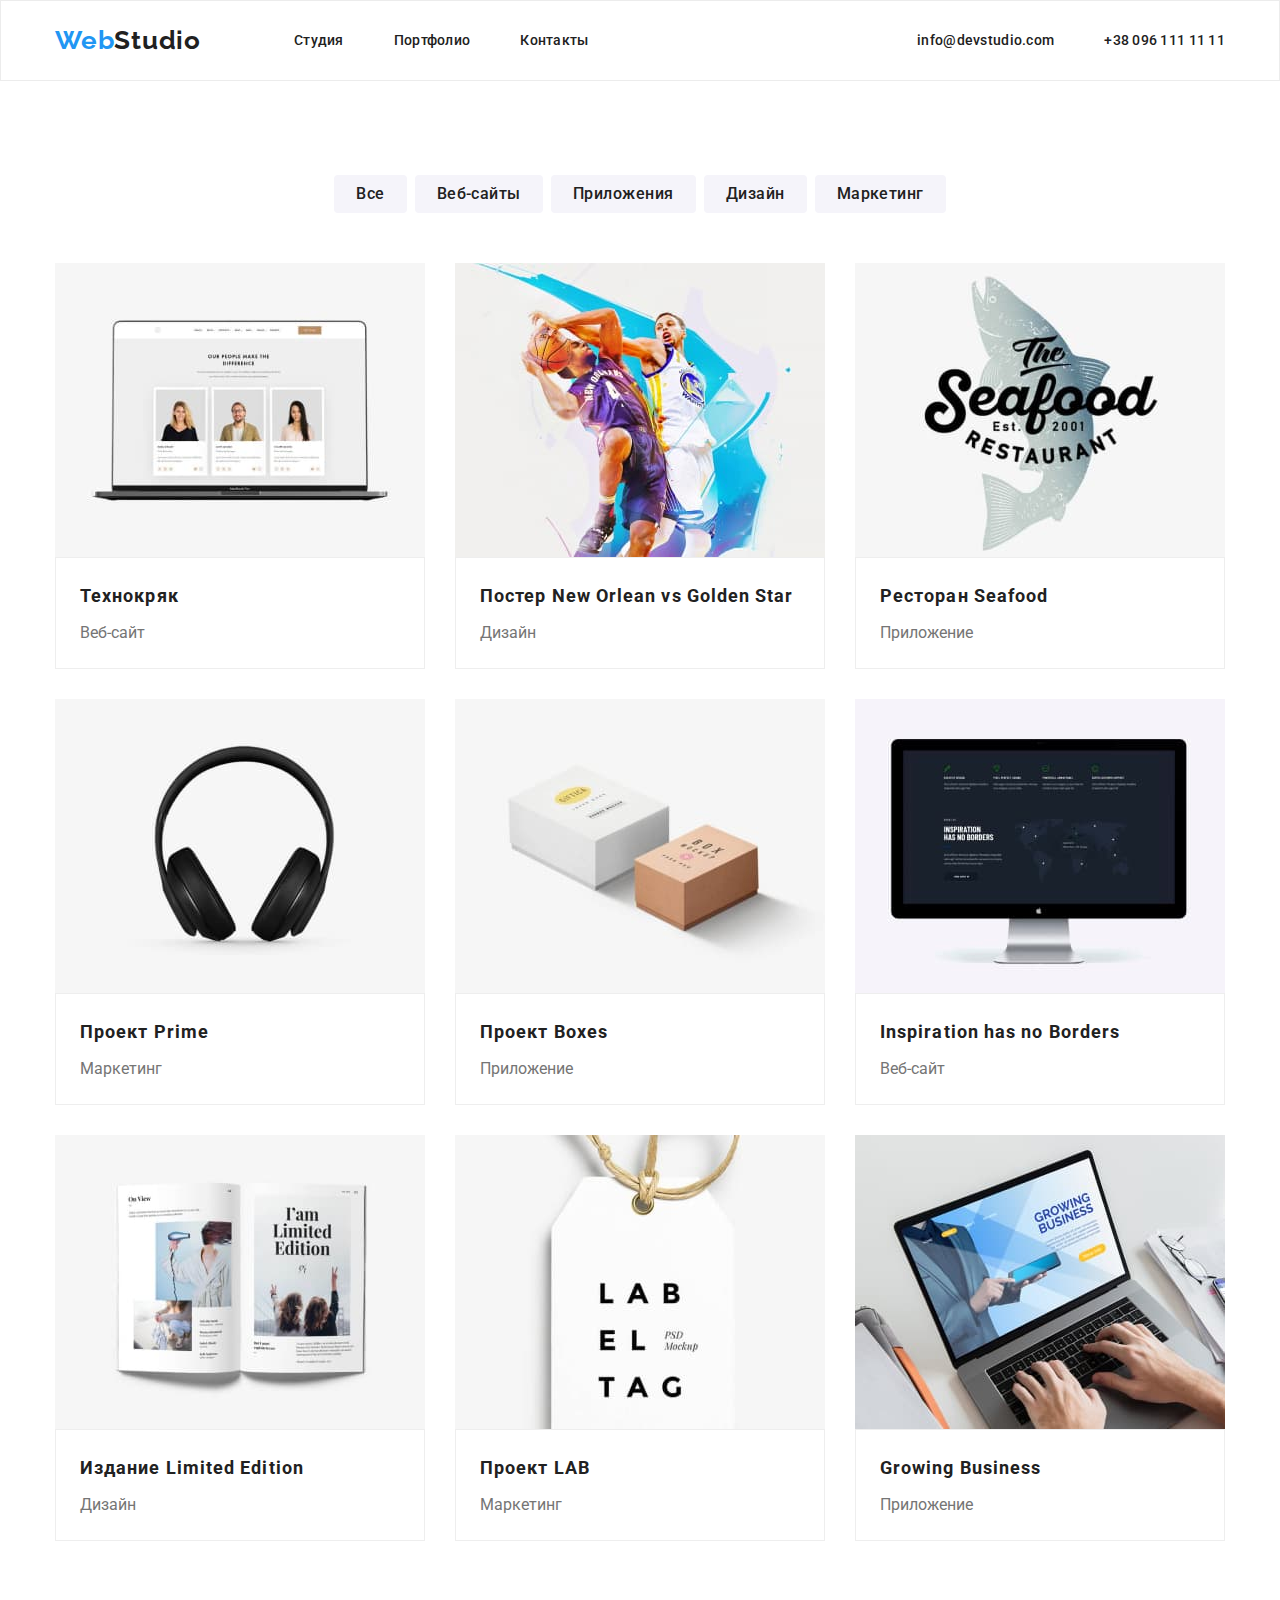
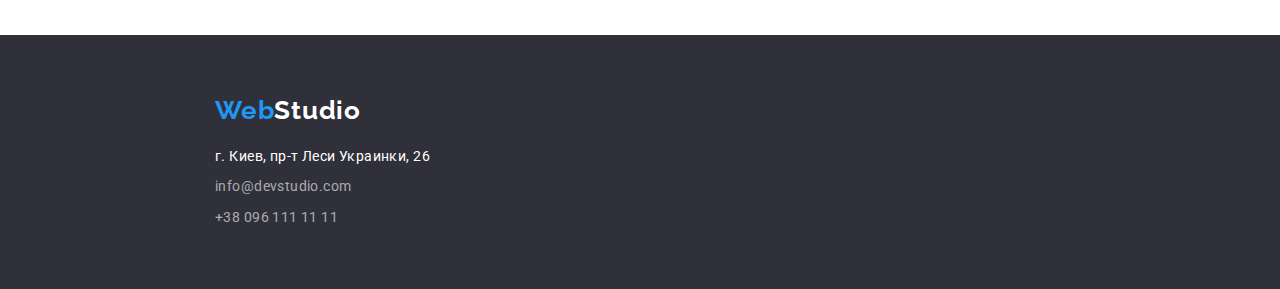
==== portfolio.html @ a9bb1e5e "Add files hw-03" ====
<!DOCTYPE html>
<html lang="ru">
  <head>
    <meta charset="UTF-8" />
    <meta http-equiv="X-UA-Compatible" content="IE=edge" />
    <meta name="viewport" content="width=device-width, initial-scale=1.0" />
    <title>Portfolio</title>
    <link
      rel="stylesheet"
      href="https://cdnjs.cloudflare.com/ajax/libs/modern-normalize/1.0.0/modern-normalize.min.css"
    />

    <link rel="preconnect" href="https://fonts.gstatic.com" />
    <link
      href="https://fonts.googleapis.com/css2?family=Raleway:wght@700&family=Roboto:wght@400;500;700;900&display=swap"
      rel="stylesheet"
    />
    <link rel="stylesheet" href="./css/styles.css" />
  </head>
  <body>
    <header class="header">
      <div class="container">
        <div class="flex align-center justify-between">
          <nav class="flex align-center">
            <a class="header-logo" href="./index.html"
              ><span class="logo-first-part">Web</span>Studio</a
            >
            <ul class="flex">
              <li class="header-item">
                <a class="nav-link" href="./index.html">Студия</a>
              </li>
              <li class="header-item">
                <a class="nav-link" href="./portfolio.html">Портфолио</a>
              </li>
              <li class="header-item">
                <a class="nav-link" href="#">Контакты</a>
              </li>
            </ul>
          </nav>
          <ul class="flex">
            <li class="header-item">
              <a class="nav-link" href="mailto:info@devstudio.com"
                >info@devstudio.com</a
              >
            </li>
            <li class="header-item">
              <a class="nav-link" href="tel:+380961111111">+38 096 111 11 11</a>
            </li>
          </ul>
        </div>
      </div>
    </header>
    <main>
      <!-- * Секция портфолио -->
      <section class="section">
        <div class="container">
          <h1 class="section-title" hidden>Портфолио</h1>
          <ul class="filter flex justify-center">
            <li class="filter-item">
              <button type="button" class="filter-btn">Все</button>
            </li>
            <li class="filter-item">
              <button type="button" class="filter-btn">Веб-сайты</button>
            </li>
            <li class="filter-item">
              <button type="button" class="filter-btn">Приложения</button>
            </li>
            <li class="filter-item">
              <button type="button" class="filter-btn">Дизайн</button>
            </li>
            <li class="filter-item">
              <button type="button" class="filter-btn">Маркетинг</button>
            </li>
          </ul>
          <ul class="portfolio-set flex">
            <li class="portfolio-item">
              <img
                class="img-responsive portfolio-img"
                src="./images/portfolio-01.jpg"
                alt="Ноутбук с примером вэб-страницы"
                width="370"
              />
              <div class="portfolio-item-content">
                <h2 class="portfolio-subtitle">Технокряк</h2>
                <p class="portfolio-content">Веб-сайт</p>
              </div>
            </li>
            <li class="portfolio-item">
              <img
                class="img-responsive portfolio-img"
                src="./images/portfolio-02.jpg"
                alt="Эпизод баскетбольного матча"
                width="370"
              />
              <div class="portfolio-item-content">
                <h2 class="portfolio-subtitle">
                  Постер <span lang="en">New Orlean vs Golden Star</span>
                </h2>
                <p class="portfolio-content">Дизайн</p>
              </div>
            </li>
            <li class="portfolio-item">
              <img
                class="img-responsive portfolio-img"
                src="./images/portfolio-03.jpg"
                alt="Логотип ресторана"
                width="370"
              />
              <div class="portfolio-item-content">
                <h2 class="portfolio-subtitle">
                  Ресторан<span lang="en"> Seafood</span>
                </h2>
                <p class="portfolio-content">Приложение</p>
              </div>
            </li>
            <li class="portfolio-item">
              <img
                class="img-responsive portfolio-img"
                src="./images/portfolio-04.jpg"
                alt="Наушники"
                width="370"
              />
              <div class="portfolio-item-content">
                <h2 class="portfolio-subtitle">
                  Проект<span lang="en"> Prime</span>
                </h2>
                <p class="portfolio-content">Маркетинг</p>
              </div>
            </li>
            <li class="portfolio-item">
              <img
                class="img-responsive portfolio-img"
                src="./images/portfolio-05.jpg"
                alt="Разноцветные коробки"
                width="370"
              />
              <div class="portfolio-item-content">
                <h2 class="portfolio-subtitle">
                  Проект<span lang="en"> Boxes</span>
                </h2>
                <p class="portfolio-content">Приложение</p>
              </div>
            </li>
            <li class="portfolio-item">
              <img
                class="img-responsive portfolio-img"
                src="./images/portfolio-06.jpg"
                alt="Монитор"
                width="370"
              />
              <div class="portfolio-item-content">
                <h2 lang="en" class="portfolio-subtitle">
                  Inspiration has no Borders
                </h2>
                <p class="portfolio-content">Веб-сайт</p>
              </div>
            </li>
            <li class="portfolio-item">
              <img
                class="img-responsive portfolio-img"
                src="./images/portfolio-07.jpg"
                alt="Развернутая книга"
                width="370"
              />
              <div class="portfolio-item-content">
                <h2 class="portfolio-subtitle">
                  Издание<span lang="en"> Limited Edition</span>
                </h2>
                <p class="portfolio-content">Дизайн</p>
              </div>
            </li>
            <li class="portfolio-item">
              <img
                class="img-responsive portfolio-img"
                src="./images/portfolio-08.jpg"
                alt="Бирка с надписью"
                width="370"
              />
              <div class="portfolio-item-content">
                <h2 class="portfolio-subtitle">
                  Проект<span lang="en"> LAB</span>
                </h2>
                <p class="portfolio-content">Маркетинг</p>
              </div>
            </li>
            <li class="portfolio-item">
              <img
                class="img-responsive portfolio-img"
                src="./images/portfolio-09.jpg"
                alt="Работа за ноутбуком"
                width="370"
              />
              <div class="portfolio-item-content">
                <h2 lang="en" class="portfolio-subtitle">Growing Business</h2>
                <p class="portfolio-content">Приложение</p>
              </div>
            </li>
          </ul>
        </div>
      </section>
    </main>
    <footer class="footer">
      <div class="container">
        <a class="footer-logo" href="./index.html"
          ><span class="logo-first-part">Web</span>Studio</a
        >
        <address>
          <p class="footer-contact footer-contact-address">
            г. Киев, пр-т Леси Украинки, 26
          </p>
          <ul>
            <li>
              <a class="footer-contact" href="mailto:info@devstudio.com"
                >info@devstudio.com</a
              >
            </li>
            <li>
              <a class="footer-contact-last" href="tel:+380961111111"
                >+38 096 111 11 11</a
              >
            </li>
          </ul>
        </address>
      </div>
    </footer>
  </body>
</html>
---- css/styles.css ----
:root {
  --text-font-size: 14px;
  --text-color: #757575;
  --title-color: #212121;
  --brand-color: #2196f3;
  --hover-color: #fff;
  --button-backround-color: #f5f4fa;
}

/* !Временная разметка элементов */
/* header,
section,
footer,
nav,
ul,
li,
div,
h1,
h2,
h3,
p,
a {
  outline: 1px solid red;
} */

h1,
h2,
h3,
h4,
h5,
h6,
p {
  margin: 0;
}

ul {
  padding: 0;
  margin: 0;
  list-style: none;
}

body {
  font-family: Roboto, sans-serif;
  font-weight: normal;
  color: var(--text-color);
  font-size: var(--text-font-size);
}

.flex {
  display: flex;
}

.align-center {
  align-items: center;
}

.justify-between {
  justify-content: space-between;
}

.justify-center {
  justify-content: center;
}

.img-responsive {
  max-width: 100%;
  height: auto;
  display: block;
}

.container {
  max-width: 1200px;
  padding: 0 15px;
  margin: 0 auto;
}

.header {
  padding: 24px 0;
  border: 1px solid #ececec;
}

.header-logo,
.footer-logo {
  font-family: Raleway, sans-serif;
  font-weight: bold;
  text-decoration: none;
  font-size: 26px;
  line-height: 1.19;
  letter-spacing: 0.03em;
  color: var(--title-color);
}

.header-logo {
  margin-right: 93px;
}

.logo-first-part {
  color: var(--brand-color);
}

.header-item:not(:last-child) {
  margin-right: 50px;
}

.nav-link {
  text-decoration: none;
  font-weight: 500;
  line-height: 1.14;
  letter-spacing: 0.02em;
  color: var(--title-color);
}

.nav-link:hover,
.nav-link:focus {
  color: var(--brand-color);
}

.section {
  padding: 94px 0;
}

/* !У секции "Чем мы занимаемся" на макете padding-top=0, что противоречит заданию "B15". Сделал согласно макета */
.section-actions {
  padding-bottom: 94px;
}

.section-hero {
  width: 1600px;
  min-height: 600px;
  padding: 200px 0;
  margin: 0 auto;
  text-align: center;
  background: #2f303a;
}

.main-title {
  margin-bottom: 30px;
  font-weight: 900;
  font-size: 44px;
  line-height: 1.36;
  letter-spacing: 0.06em;
  text-transform: uppercase;
  color: #fff;
}

.button-order {
  min-width: 200px;
  padding: 10px 32px;

  font-weight: bold;
  font-size: 16px;
  line-height: 1.88;
  text-align: center;
  letter-spacing: 0.06em;
  background-color: var(--brand-color);
  color: var(--hover-color);
  cursor: pointer;
  border: transparent;
  border-radius: 4px;
}

.section-title {
  margin-bottom: 50px;
  font-weight: bold;
  font-size: 36px;
  line-height: 1.17;
  text-align: center;
  letter-spacing: 0.03em;
  color: var(--title-color);
}

.features-item:not(:last-child) {
  margin-right: 30px;
}

.features-subtitle {
  margin-bottom: 10px;
  font-weight: bold;
  font-size: var(--text-font-size);
  line-height: 1.14;
  letter-spacing: 0.03em;
  text-transform: uppercase;
  color: var(--title-color);
}

.feature {
  padding-right: 5px;
  font-size: var(--text-font-size);
  line-height: 1.71;
  letter-spacing: 0.03em;
  color: var(--text-color);
}

.section-team {
  background-color: #f5f4fa;
}

.team-item {
  padding-bottom: 30px;
  background-color: #fff;
}

.team-img {
  margin-bottom: 30px;
}

.team-subtitle {
  margin-bottom: 10px;
  font-weight: 500;
  font-size: 16px;
  line-height: 1.19;
  text-align: center;
  letter-spacing: 0.03em;
  color: var(--title-color);
}

.team-member {
  font-size: 16px;
  line-height: 1.19;
  text-align: center;
  letter-spacing: 0.03em;
  color: var(--text-color);
}

.footer {
  width: 1600px;
  margin: 0 auto;
  padding: 60px 0;
  background-color: #2f303a;
}

.footer-logo {
  display: block;
  margin-bottom: 20px;
  color: #fff;
}

.footer-contact,
.footer-contact-last {
  display: block;
  margin-bottom: 9px;
  font-style: normal;
  font-size: var(--text-font-size);
  line-height: 1.55;
  letter-spacing: 0.03em;
  text-decoration: none;
  color: rgba(255, 255, 255, 0.6);
}

.footer-contact-last {
  margin-bottom: 0px;
}

.footer-contact-address {
  color: #fff;
}

.filter {
  margin-bottom: 50px;
}

.filter-item:not(:last-child) {
  margin-right: 8px;
}

.filter-btn {
  padding: 6px 22px;
  border: transparent;
  border-radius: 4px;
  font-weight: 500;
  font-size: 16px;
  line-height: 1.62;
  text-align: center;
  letter-spacing: 0.03em;
  background: var(--button-backround-color);
  color: var(--title-color);
  cursor: pointer;
}

.filter-btn:hover,
.filter-btn:focus {
  background-color: var(--brand-color);
  color: var(--hover-color);
}

/* .portfolio-set {
  margin-right: -30px;
  margin-bottom: -30px;
}

.portfolio-item {
  flex-basis: calc(100% / 3 - 30px);
  margin-right: 30px;
  margin-bottom: 30px;
} */

.portfolio-set {
  flex-wrap: wrap;
}

.portfolio-item {
  width: 370px;
  margin-right: 30px;
  margin-bottom: 30px;
}

.portfolio-item:nth-child(3n) {
  margin-right: 0px;
}

.portfolio-item:nth-child(n + 7) {
  margin-bottom: 0px;
}

.portfolio-item-content {
  padding: 20px 24px;
  border: 1px solid #eeeeee;
}

.portfolio-subtitle {
  margin-bottom: 4px;
  font-weight: bold;
  font-size: 18px;
  line-height: 2;
  letter-spacing: 0.06em;
  color: var(--title-color);
}

.portfolio-content {
  font-size: 16px;
  line-height: 1.87;
}
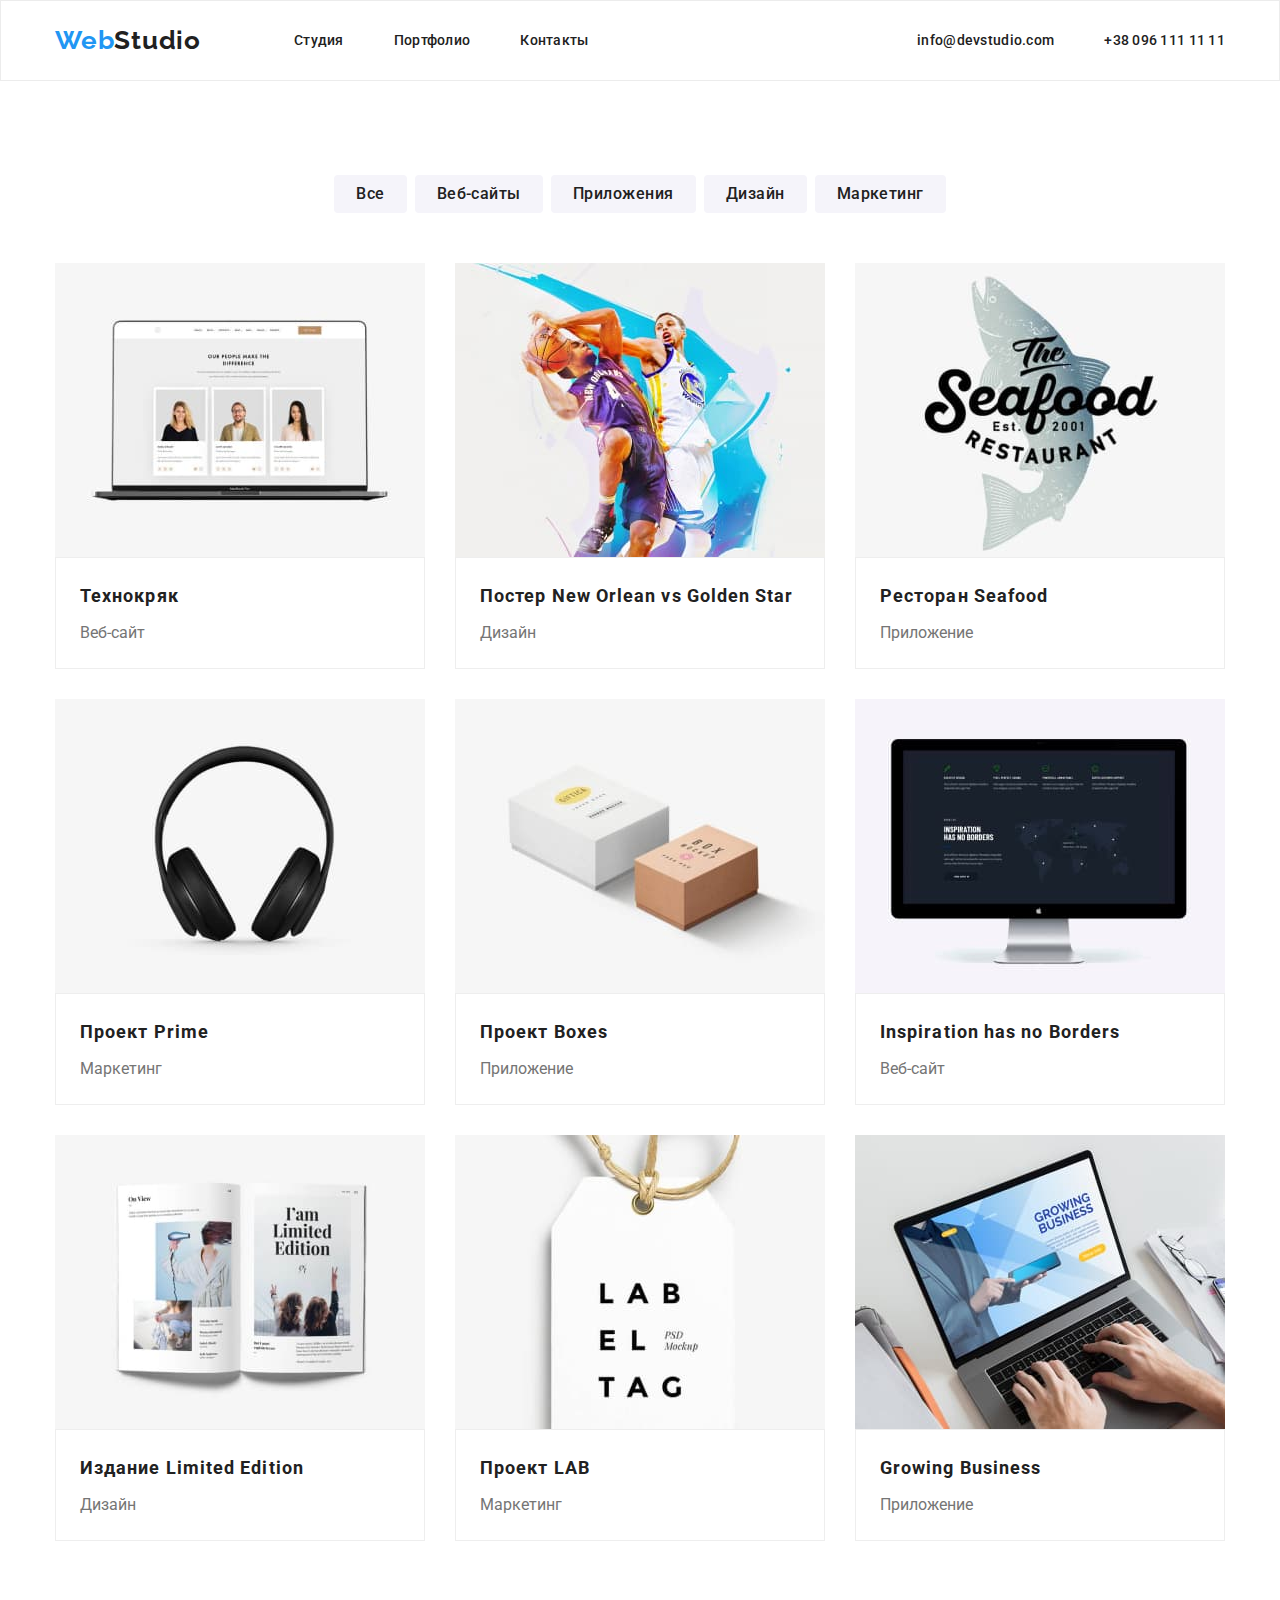
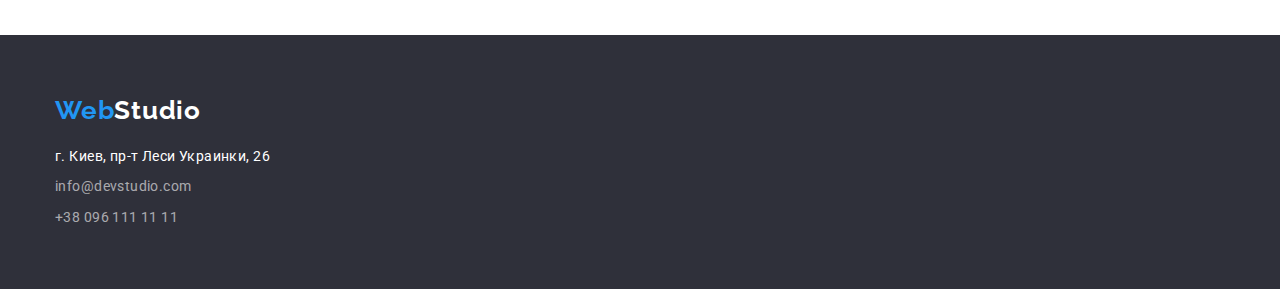
==== commit 63adc3bc: "Add svg-sprite. Update features-section. Add images.svg" ====
--- a/portfolio.html
+++ b/portfolio.html
@@ -51,7 +51,7 @@
       </div>
     </header>
     <main>
-      <!-- * Секция портфолио -->
+      <!-- Секция портфолио -->
       <section class="section">
         <div class="container">
           <h1 class="section-title" hidden>Портфолио</h1>
--- a/css/styles.css
+++ b/css/styles.css
@@ -4,10 +4,10 @@
   --title-color: #212121;
   --brand-color: #2196f3;
   --hover-color: #fff;
-  --button-backround-color: #f5f4fa;
-}
-
-/* !Временная разметка элементов */
+  --backround-color: #f5f4fa;
+}
+
+/* Временная разметка элементов */
 /* header,
 section,
 footer,
@@ -36,6 +36,7 @@
 ul {
   padding: 0;
   margin: 0;
+
   list-style: none;
 }
 
@@ -76,6 +77,7 @@
 
 .header {
   padding: 24px 0;
+
   border: 1px solid #ececec;
 }
 
@@ -115,26 +117,40 @@
   color: var(--brand-color);
 }
 
+/* todo  */
+.nav-contact::before {
+}
+
 .section {
   padding: 94px 0;
 }
 
-/* !У секции "Чем мы занимаемся" на макете padding-top=0, что противоречит заданию "B15". Сделал согласно макета */
-.section-actions {
+/* У секции "Чем мы занимаемся" на макете padding-top=0, что противоречит заданию "B15". Сделал согласно макета */
+.actions {
   padding-bottom: 94px;
 }
 
-.section-hero {
-  width: 1600px;
+.hero {
+  max-width: 1600px;
   min-height: 600px;
   padding: 200px 0;
   margin: 0 auto;
   text-align: center;
-  background: #2f303a;
+
+  background-image: linear-gradient(
+      to right,
+      rgba(47, 48, 58, 0.4),
+      rgba(47, 48, 58, 0.4)
+    ),
+    url('../images/hero.jpg');
+  background-color: #c4c4c4;
+  background-size: cover;
+  background-position: center;
 }
 
 .main-title {
   margin-bottom: 30px;
+
   font-weight: 900;
   font-size: 44px;
   line-height: 1.36;
@@ -143,7 +159,7 @@
   color: #fff;
 }
 
-.button-order {
+.btn-order {
   min-width: 200px;
   padding: 10px 32px;
 
@@ -159,6 +175,10 @@
   border-radius: 4px;
 }
 
+.btn-order:hover {
+  background-color: #188ce8;
+}
+
 .section-title {
   margin-bottom: 50px;
   font-weight: bold;
@@ -169,12 +189,27 @@
   color: var(--title-color);
 }
 
+.features-img {
+  margin-bottom: 30px;
+  padding: 25px 100px;
+
+  background-color: var(--backround-color);
+  border-radius: 4px;
+}
+
+.features-icon {
+  display: block;
+  width: 70px;
+  height: 70px;
+}
+
 .features-item:not(:last-child) {
   margin-right: 30px;
 }
 
 .features-subtitle {
   margin-bottom: 10px;
+
   font-weight: bold;
   font-size: var(--text-font-size);
   line-height: 1.14;
@@ -185,6 +220,7 @@
 
 .feature {
   padding-right: 5px;
+
   font-size: var(--text-font-size);
   line-height: 1.71;
   letter-spacing: 0.03em;
@@ -197,6 +233,7 @@
 
 .team-item {
   padding-bottom: 30px;
+
   background-color: #fff;
 }
 
@@ -206,6 +243,7 @@
 
 .team-subtitle {
   margin-bottom: 10px;
+
   font-weight: 500;
   font-size: 16px;
   line-height: 1.19;
@@ -223,15 +261,16 @@
 }
 
 .footer {
-  width: 1600px;
   margin: 0 auto;
   padding: 60px 0;
+
   background-color: #2f303a;
 }
 
 .footer-logo {
   display: block;
   margin-bottom: 20px;
+
   color: #fff;
 }
 
@@ -239,6 +278,7 @@
 .footer-contact-last {
   display: block;
   margin-bottom: 9px;
+
   font-style: normal;
   font-size: var(--text-font-size);
   line-height: 1.55;
@@ -265,6 +305,7 @@
 
 .filter-btn {
   padding: 6px 22px;
+
   border: transparent;
   border-radius: 4px;
   font-weight: 500;
@@ -272,7 +313,7 @@
   line-height: 1.62;
   text-align: center;
   letter-spacing: 0.03em;
-  background: var(--button-backround-color);
+  background: var(--backround-color);
   color: var(--title-color);
   cursor: pointer;
 }
@@ -314,11 +355,13 @@
 
 .portfolio-item-content {
   padding: 20px 24px;
+
   border: 1px solid #eeeeee;
 }
 
 .portfolio-subtitle {
   margin-bottom: 4px;
+
   font-weight: bold;
   font-size: 18px;
   line-height: 2;
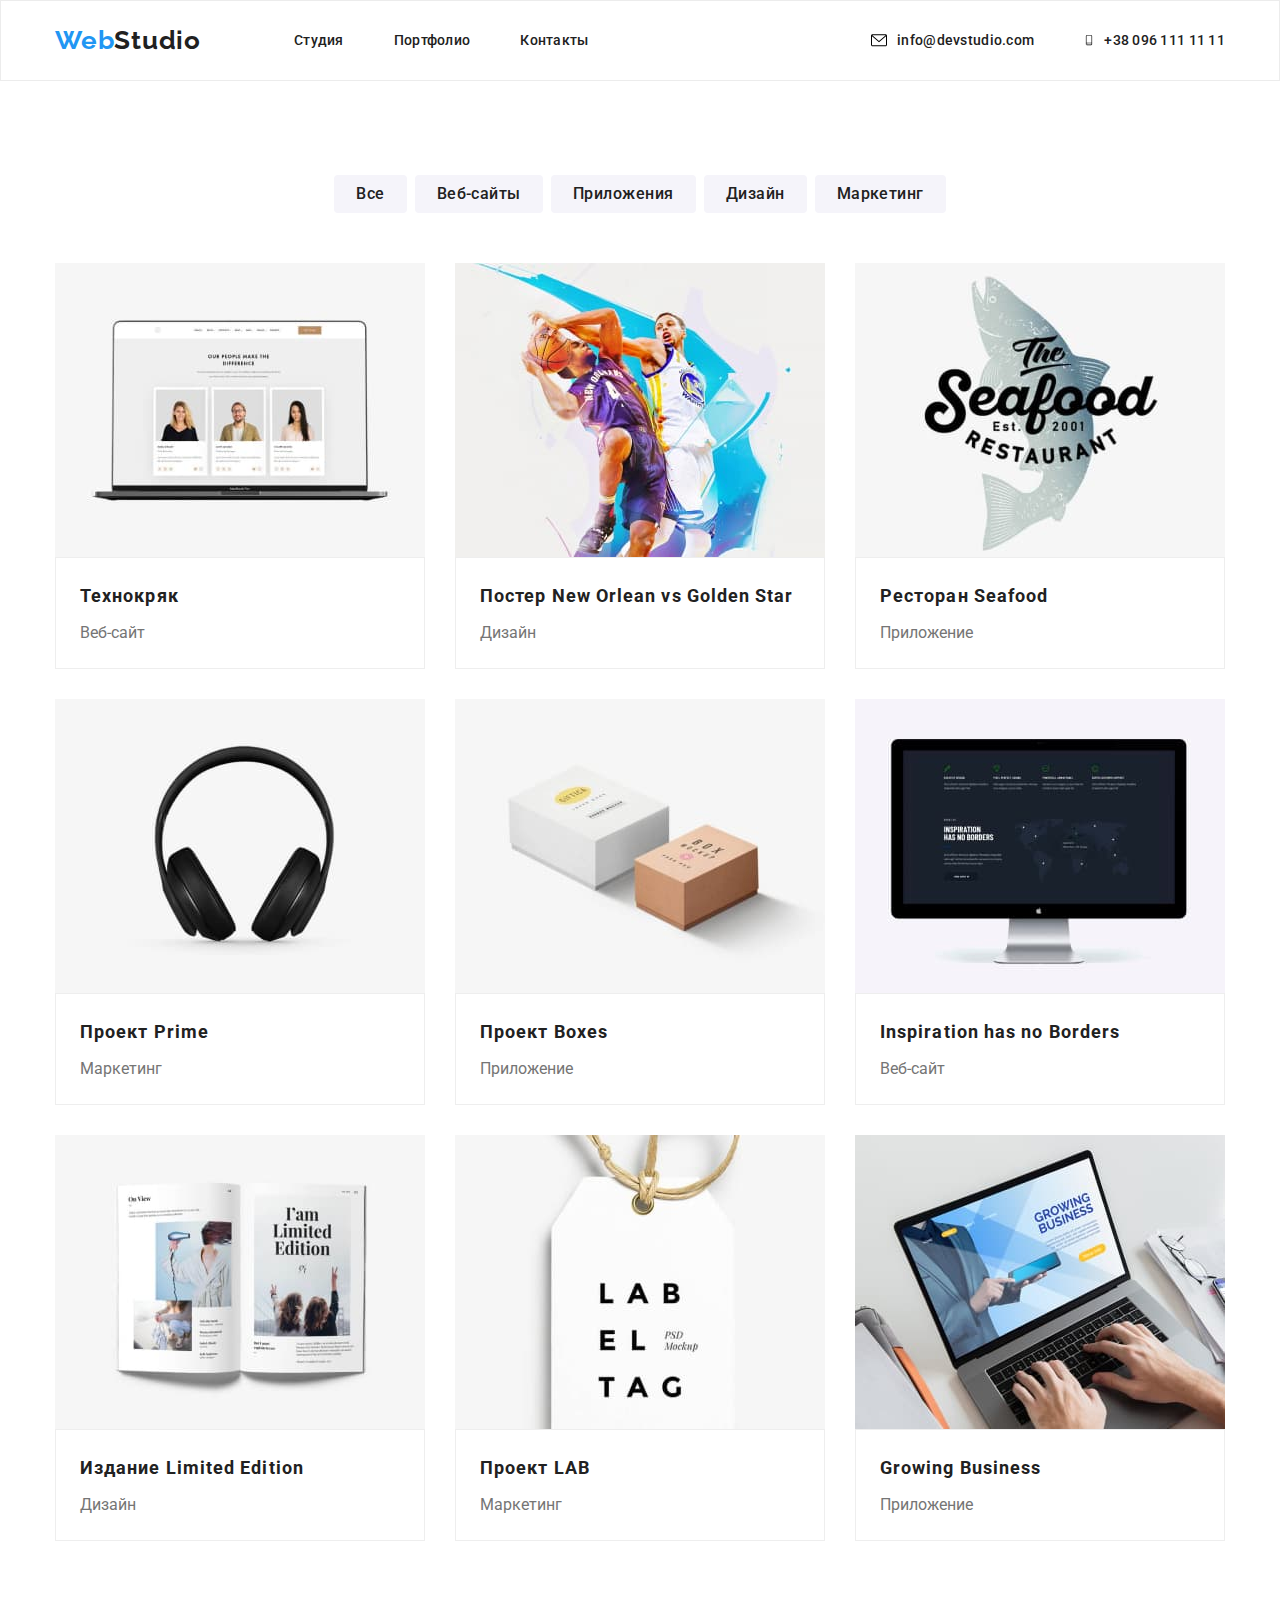
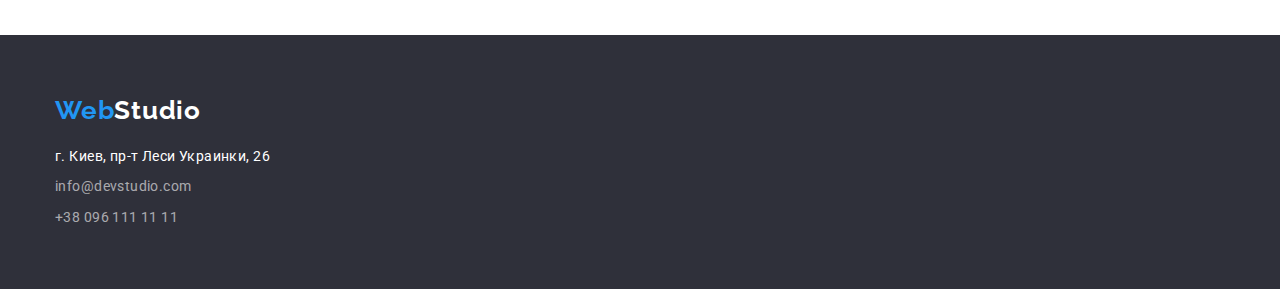
==== commit 2c3bc0b1: "Update header, team-section. Add social-links" ====
--- a/portfolio.html
+++ b/portfolio.html
@@ -39,12 +39,32 @@
           </nav>
           <ul class="flex">
             <li class="header-item">
-              <a class="nav-link" href="mailto:info@devstudio.com"
-                >info@devstudio.com</a
+              <a class="nav-link nav-contact" href="mailto:info@devstudio.com"
+                ><div class="flex">
+                  <svg
+                    class="nav-icon img-responsive"
+                    width="16px"
+                    height="12px"
+                  >
+                    <use href="./images/icons.svg#icon-nav-01"></use>
+                  </svg>
+                  <p>info@devstudio.com</p>
+                </div></a
               >
             </li>
             <li class="header-item">
-              <a class="nav-link" href="tel:+380961111111">+38 096 111 11 11</a>
+              <a class="nav-link nav-contact" href="tel:+380961111111"
+                ><div class="flex">
+                  <svg
+                    class="nav-icon img-responsive"
+                    width="10px"
+                    height="16px"
+                  >
+                    <use href="./images/icons.svg#icon-nav-02"></use>
+                  </svg>
+                  <p>+38 096 111 11 11</p>
+                </div></a
+              >
             </li>
           </ul>
         </div>
--- a/css/styles.css
+++ b/css/styles.css
@@ -5,6 +5,7 @@
   --brand-color: #2196f3;
   --hover-color: #fff;
   --backround-color: #f5f4fa;
+  --social-link: #afb1b8;
 }
 
 /* Временная разметка элементов */
@@ -107,9 +108,13 @@
 .nav-link {
   text-decoration: none;
   font-weight: 500;
-  line-height: 1.14;
+  line-height: 1.17;
   letter-spacing: 0.02em;
   color: var(--title-color);
+}
+
+.nav-icon {
+  margin-right: 10px;
 }
 
 .nav-link:hover,
@@ -117,8 +122,10 @@
   color: var(--brand-color);
 }
 
-/* todo  */
-.nav-contact::before {
+/* !Убирать вручную дефолтное свойство fill в svg-sprite*/
+.nav-link:hover .nav-icon,
+.nav-link:focus .nav-icon {
+  fill: var(--brand-color);
 }
 
 .section {
@@ -181,6 +188,7 @@
 
 .section-title {
   margin-bottom: 50px;
+
   font-weight: bold;
   font-size: 36px;
   line-height: 1.17;
@@ -189,6 +197,10 @@
   color: var(--title-color);
 }
 
+.features-item {
+  max-width: 270px;
+}
+
 .features-img {
   margin-bottom: 30px;
   padding: 25px 100px;
@@ -197,16 +209,6 @@
   border-radius: 4px;
 }
 
-.features-icon {
-  display: block;
-  width: 70px;
-  height: 70px;
-}
-
-.features-item:not(:last-child) {
-  margin-right: 30px;
-}
-
 .features-subtitle {
   margin-bottom: 10px;
 
@@ -253,11 +255,34 @@
 }
 
 .team-member {
+  margin-bottom: 16px;
+
   font-size: 16px;
   line-height: 1.19;
   text-align: center;
   letter-spacing: 0.03em;
   color: var(--text-color);
+}
+
+.team-social {
+  padding: 0 32px;
+}
+
+/* todo */
+.team-link,
+.team-link a:visited {
+  width: 44px;
+  height: 44px;
+  padding: 12px;
+
+  fill: var(--social-link);
+}
+
+.team-link:hover,
+.team-link:hover a:visited {
+  border-radius: 50%;
+  background-color: var(--brand-color);
+  fill: var(--hover-color);
 }
 
 .footer {
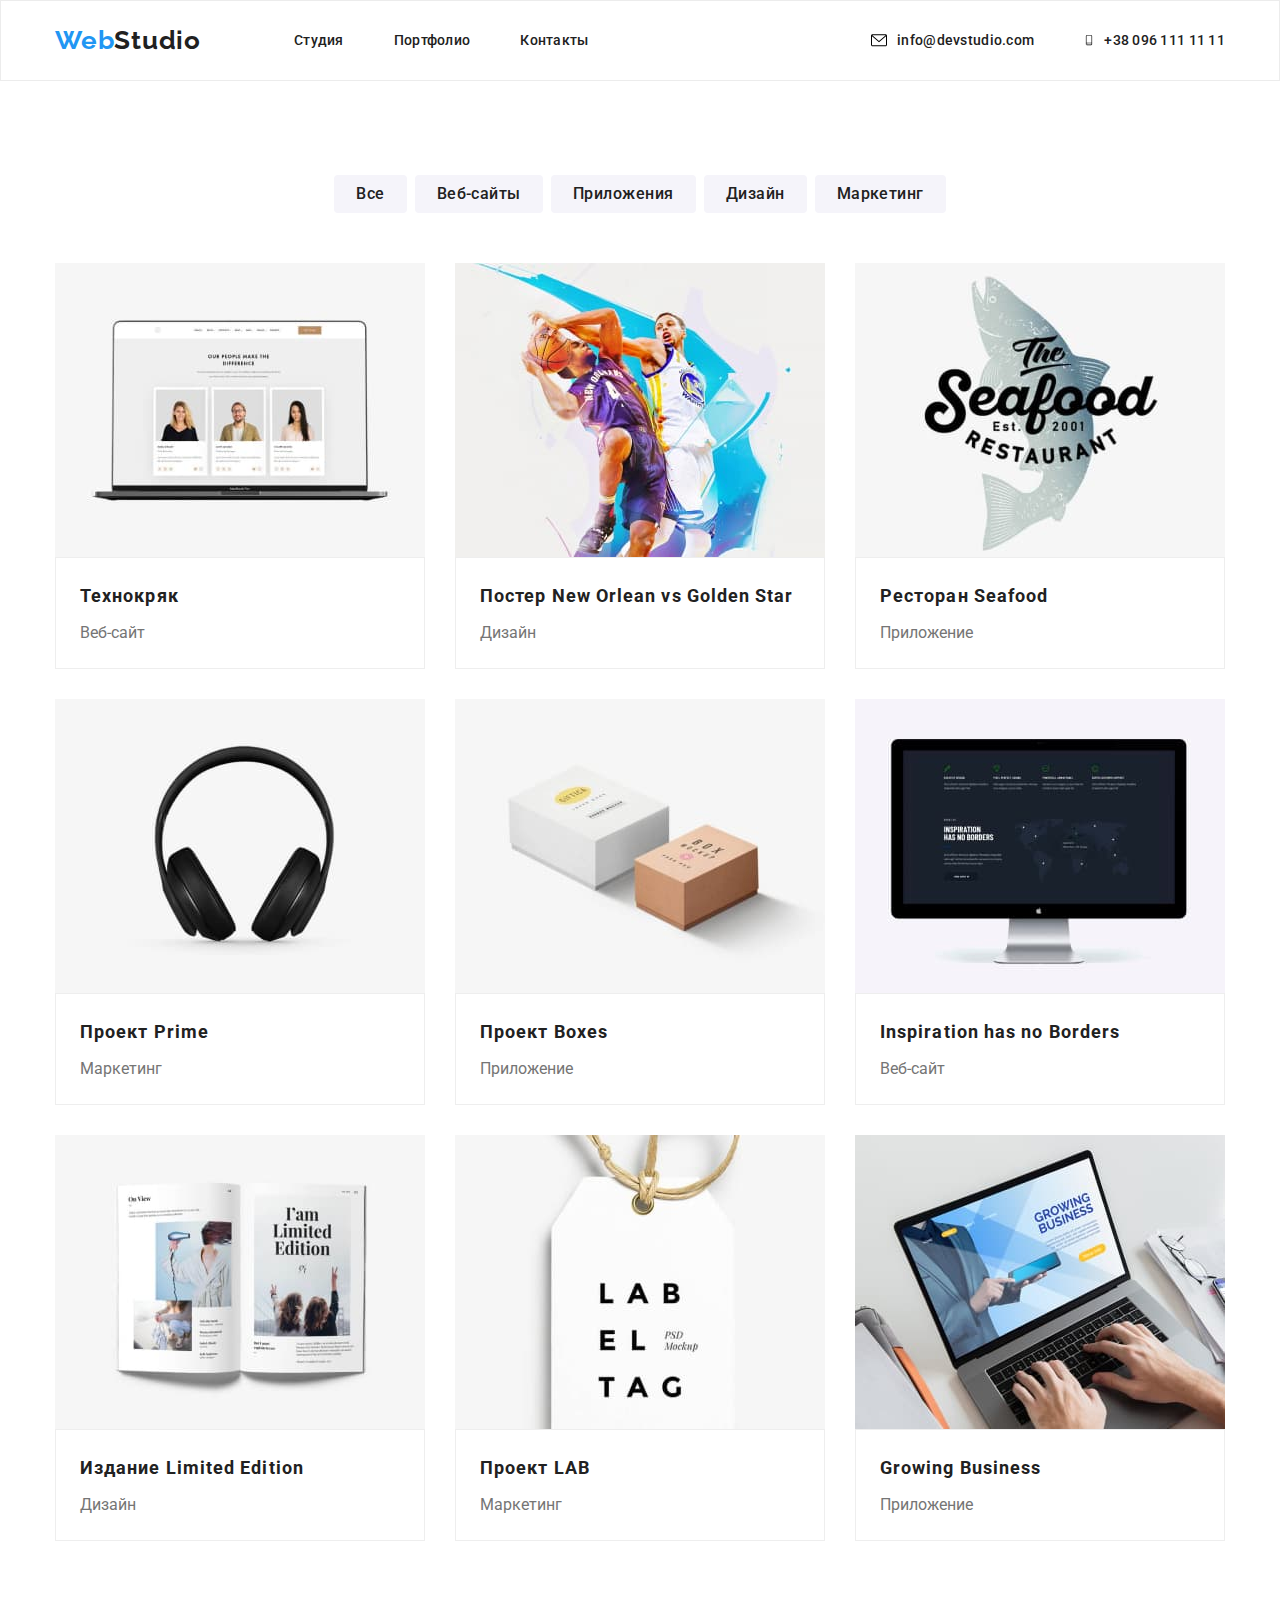
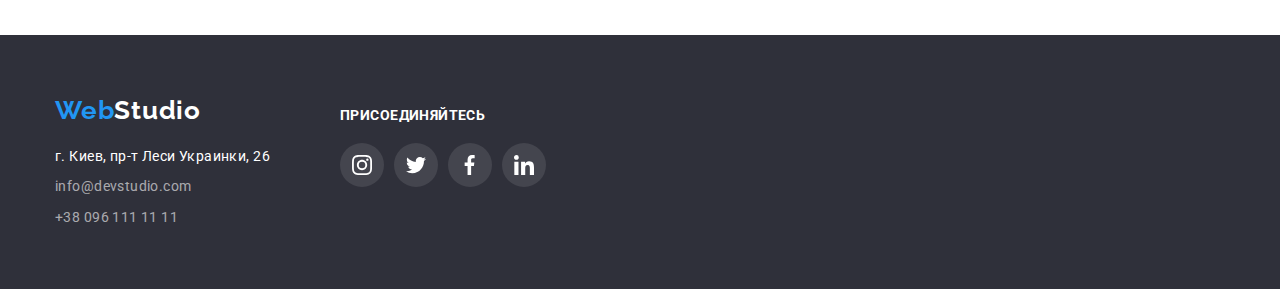
==== commit ee0932d9: "Update footer. Add block-join" ====
--- a/portfolio.html
+++ b/portfolio.html
@@ -221,26 +221,63 @@
     </main>
     <footer class="footer">
       <div class="container">
-        <a class="footer-logo" href="./index.html"
-          ><span class="logo-first-part">Web</span>Studio</a
-        >
-        <address>
-          <p class="footer-contact footer-contact-address">
-            г. Киев, пр-т Леси Украинки, 26
-          </p>
-          <ul>
-            <li>
-              <a class="footer-contact" href="mailto:info@devstudio.com"
-                >info@devstudio.com</a
-              >
-            </li>
-            <li>
-              <a class="footer-contact-last" href="tel:+380961111111"
-                >+38 096 111 11 11</a
-              >
-            </li>
-          </ul>
-        </address>
+        <div class="flex">
+          <div class="footer-identic">
+            <a class="footer-logo" href="./index.html"
+              ><span class="logo-first-part">Web</span>Studio</a
+            >
+            <address>
+              <p class="footer-contact footer-contact-address">
+                г. Киев, пр-т Леси Украинки, 26
+              </p>
+              <ul>
+                <li>
+                  <a class="footer-contact" href="mailto:info@devstudio.com"
+                    >info@devstudio.com</a
+                  >
+                </li>
+                <li>
+                  <a class="footer-contact-last" href="tel:+380961111111"
+                    >+38 096 111 11 11</a
+                  >
+                </li>
+              </ul>
+            </address>
+          </div>
+          <div class="join">
+            <h3 class="join-title">Присоединяйтесь</h3>
+            <ul class="join-social flex justify-between">
+              <li class="join-link">
+                <a href="https://www.instagram.com/">
+                  <svg class="img-responsive" width="20px" height="20px">
+                    <use href="./images/icons.svg#icon-social-link-01"></use>
+                  </svg>
+                </a>
+              </li>
+              <li class="join-link">
+                <a href="https://twitter.com/">
+                  <svg class="img-responsive" width="20px" height="20px">
+                    <use href="./images/icons.svg#icon-social-link-02"></use>
+                  </svg>
+                </a>
+              </li>
+              <li class="join-link">
+                <a href="https://www.facebook.com/">
+                  <svg class="img-responsive" width="20px" height="20px">
+                    <use href="./images/icons.svg#icon-social-link-03"></use>
+                  </svg>
+                </a>
+              </li>
+              <li class="join-link">
+                <a href="https://www.linkedin.com/">
+                  <svg class="img-responsive" width="20px" height="20px">
+                    <use href="./images/icons.svg#icon-social-link-04"></use>
+                  </svg>
+                </a>
+              </li>
+            </ul>
+          </div>
+        </div>
       </div>
     </footer>
   </body>
--- a/css/styles.css
+++ b/css/styles.css
@@ -5,7 +5,7 @@
   --brand-color: #2196f3;
   --hover-color: #fff;
   --backround-color: #f5f4fa;
-  --social-link: #afb1b8;
+  --svg-color: #afb1b8;
 }
 
 /* Временная разметка элементов */
@@ -268,14 +268,13 @@
   padding: 0 32px;
 }
 
-/* todo */
 .team-link,
 .team-link a:visited {
   width: 44px;
   height: 44px;
   padding: 12px;
 
-  fill: var(--social-link);
+  fill: var(--svg-color);
 }
 
 .team-link:hover,
@@ -285,11 +284,42 @@
   fill: var(--hover-color);
 }
 
+.clients-item,
+.clients-item a:visited {
+  justify-content: center;
+  align-items: center;
+
+  width: 100%;
+  min-height: 92px;
+
+  border: 1px solid var(--svg-color);
+  border-radius: 4px;
+  fill: var(--svg-color);
+}
+
+.clients-item:not(:last-child) {
+  margin-right: 30px;
+}
+
+.clients-item:hover,
+.clients-item:hover a:visited {
+  background-color: var(--brand-color);
+  fill: var(--hover-color);
+}
+
+.client-logo {
+  margin: 0 auto;
+}
+
 .footer {
   margin: 0 auto;
   padding: 60px 0;
 
   background-color: #2f303a;
+}
+
+.footer-identic {
+  margin-right: 70px;
 }
 
 .footer-logo {
@@ -318,6 +348,48 @@
 
 .footer-contact-address {
   color: #fff;
+}
+
+.join {
+  padding-top: 12px;
+}
+
+.join-title {
+  font-weight: bold;
+  font-size: var(--text-font-size);
+  line-height: 1.17;
+  letter-spacing: 0.03em;
+  text-transform: uppercase;
+  color: #fff;
+}
+
+.join-social {
+  padding-top: 20px;
+}
+
+/* todo */
+.team-social {
+  padding: 0 32px;
+}
+
+.join-link,
+.join-link a:visited {
+  width: 44px;
+  height: 44px;
+  padding: 12px;
+
+  border-radius: 50%;
+  background: rgba(255, 255, 255, 0.1);
+  fill: var(--hover-color);
+}
+
+.join-link:hover,
+.join-link:hover a:visited {
+  background: var(--brand-color);
+}
+
+.join-link:not(:last-child) {
+  margin-right: 10px;
 }
 
 .filter {
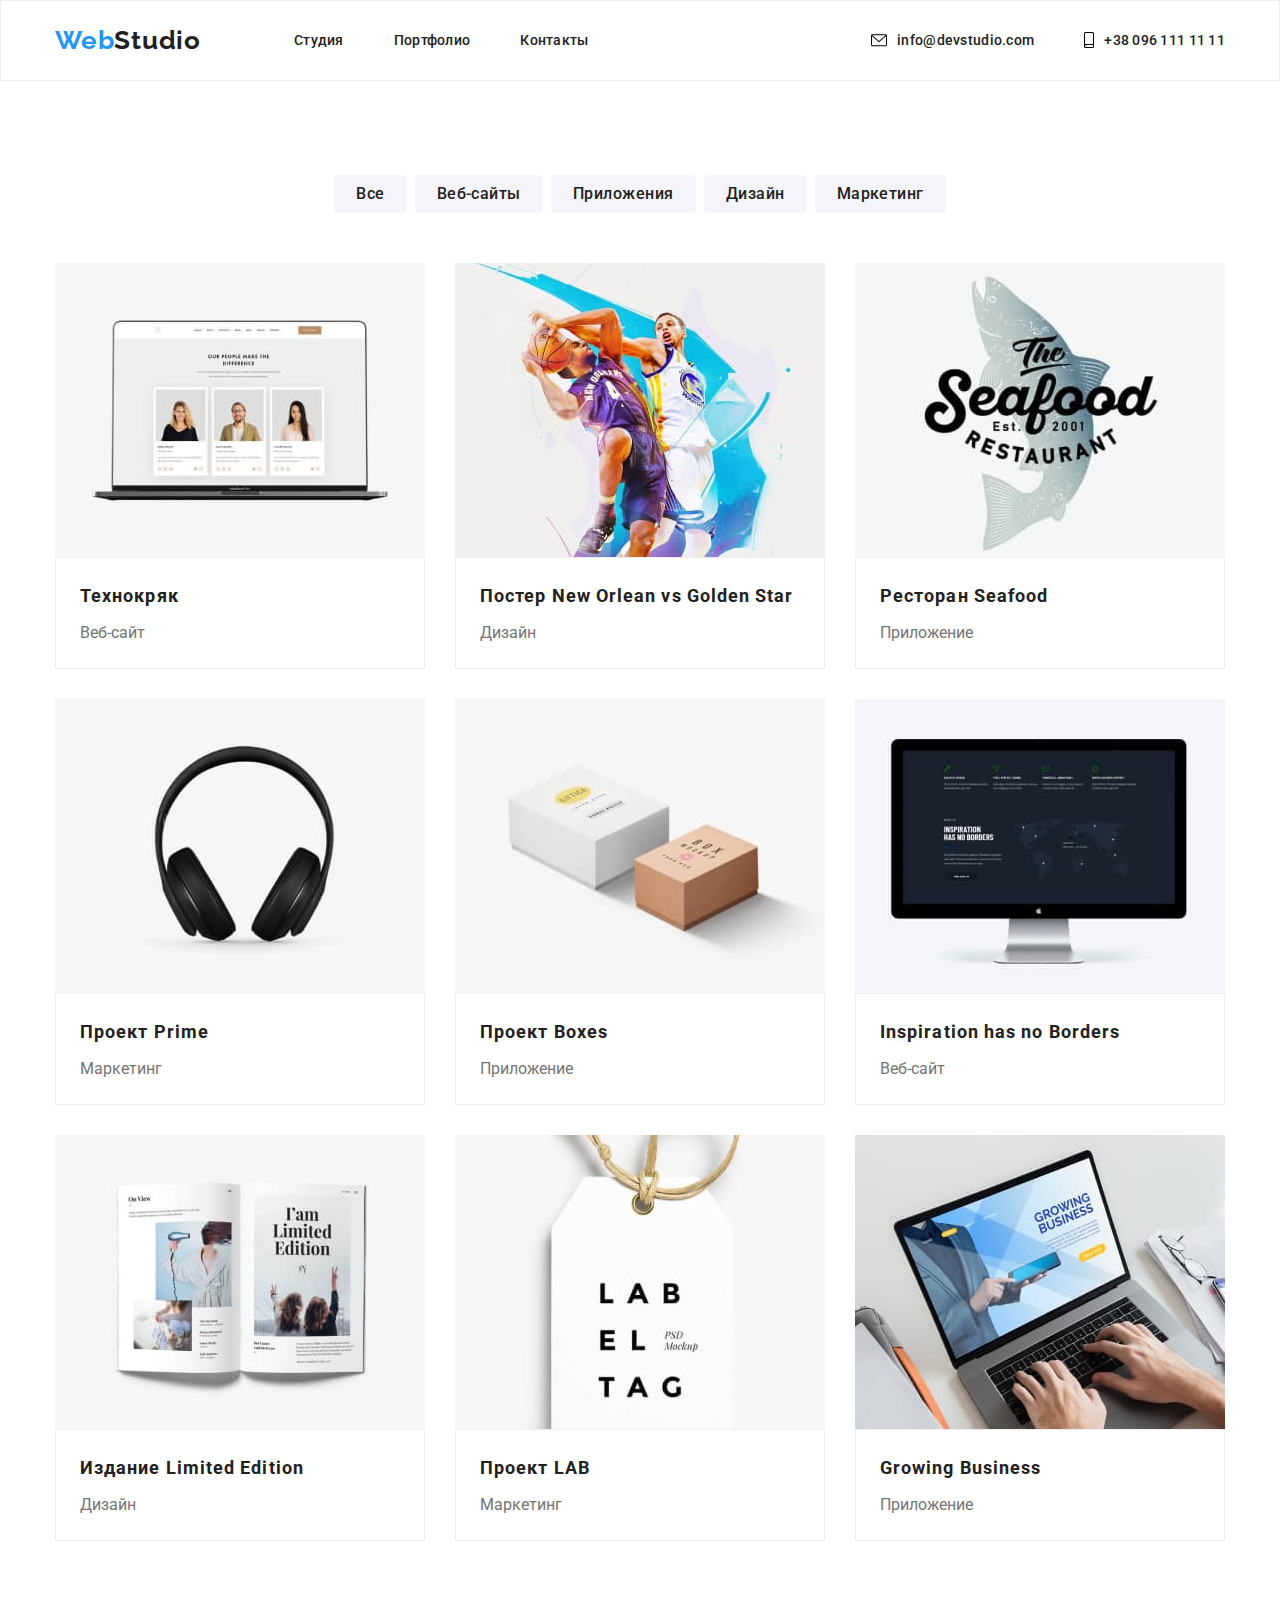
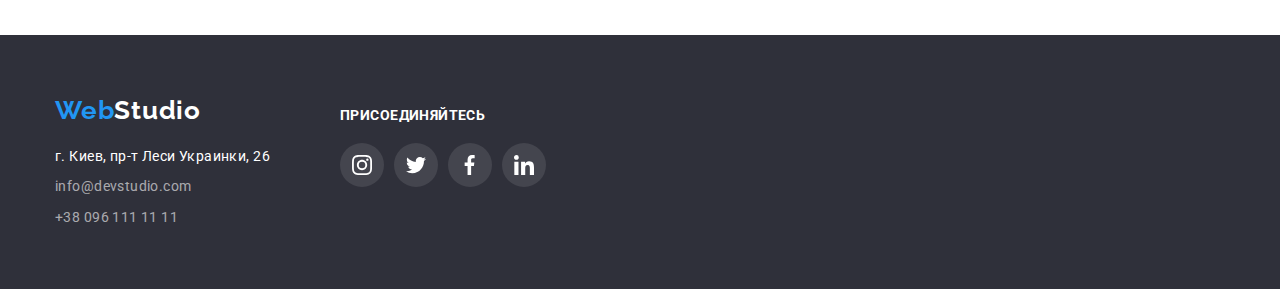
==== commit 5878a262: "Fixed bugs" ====
--- a/portfolio.html
+++ b/portfolio.html
@@ -54,7 +54,7 @@
             </li>
             <li class="header-item">
               <a class="nav-link nav-contact" href="tel:+380961111111"
-                ><div class="flex">
+                ><div class="flex align-center">
                   <svg
                     class="nav-icon img-responsive"
                     width="10px"
--- a/css/styles.css
+++ b/css/styles.css
@@ -122,7 +122,7 @@
   color: var(--brand-color);
 }
 
-/* !Убирать вручную дефолтное свойство fill в svg-sprite*/
+/* todo Для изменения свойства fill при :hover нужно вручную удалить дефолтные значения этого свойства в svg-sprite*/
 .nav-link:hover .nav-icon,
 .nav-link:focus .nav-icon {
   fill: var(--brand-color);
@@ -237,6 +237,9 @@
   padding-bottom: 30px;
 
   background-color: #fff;
+  border-radius: 0px 0px 4px 4px;
+  box-shadow: 0px 1px 3px rgba(0, 0, 0, 0.12), 0px 1px 1px rgba(0, 0, 0, 0.14),
+    0px 2px 1px rgba(0, 0, 0, 0.2);
 }
 
 .team-img {
@@ -301,10 +304,13 @@
   margin-right: 30px;
 }
 
-.clients-item:hover,
-.clients-item:hover a:visited {
-  background-color: var(--brand-color);
-  fill: var(--hover-color);
+.clients-item:hover .client-logo {
+  fill: var(--brand-color);
+}
+
+.clients-item:hover {
+  border-color: var(--brand-color);
+  cursor: pointer;
 }
 
 .client-logo {
@@ -365,11 +371,6 @@
 
 .join-social {
   padding-top: 20px;
-}
-
-/* todo */
-.team-social {
-  padding: 0 32px;
 }
 
 .join-link,
@@ -419,6 +420,8 @@
 .filter-btn:focus {
   background-color: var(--brand-color);
   color: var(--hover-color);
+  box-shadow: 0px 3px 1px rgba(0, 0, 0, 0.1), 0px 1px 2px rgba(0, 0, 0, 0.08),
+    0px 2px 2px rgba(0, 0, 0, 0.12);
 }
 
 /* .portfolio-set {
@@ -442,6 +445,11 @@
   margin-bottom: 30px;
 }
 
+.portfolio-item:hover {
+  box-shadow: 0px 1px 1px rgba(0, 0, 0, 0.12), 0px 4px 4px rgba(0, 0, 0, 0.06),
+    1px 4px 6px rgba(0, 0, 0, 0.16);
+}
+
 .portfolio-item:nth-child(3n) {
   margin-right: 0px;
 }
